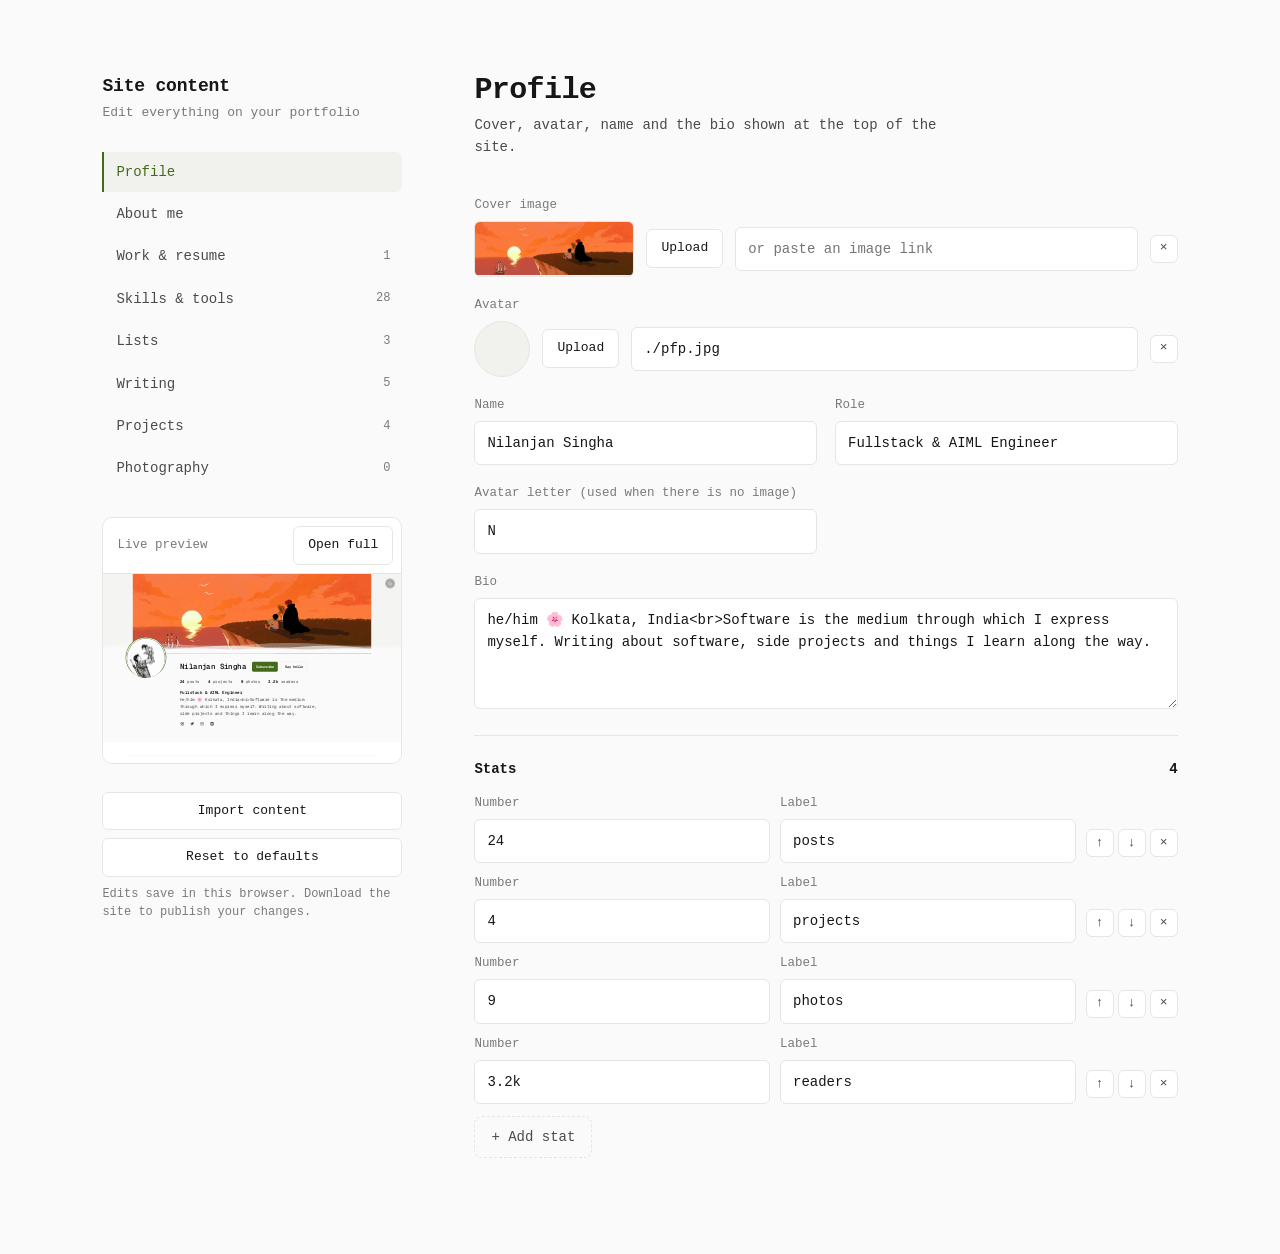
==== cms.html @ 037a76c0 "update:linking index to other files" ====
<!DOCTYPE html>
<html lang="en">
<head>
<meta charset="utf-8">
<meta name="viewport" content="width=device-width, initial-scale=1, viewport-fit=cover">
<title>Site content - Portfolio CMS</title>
<link rel="stylesheet" href="./cms/cms.css">
</head>
<body>
<div class="app">
 <aside class="side">
  <div class="brand"><b>Site content</b><small>Edit everything on your portfolio</small></div>
  <nav id="nav" aria-label="Sections"></nav>
  <div class="pv">
   <div class="pvh"><span>Live preview</span><button class="b2" id="open" type="button">Open full</button></div>
   <div class="pvbox" id="pvbox"><iframe id="pvf" title="Portfolio preview" sandbox="allow-scripts" tabindex="-1"></iframe></div>
  </div>
  <div class="acts">
   <button class="b2 p" id="dlh" type="button">Download site (.html)</button>
   <button class="b2" id="dlj" type="button">Export content (.json)</button>
   <button class="b2" id="imp" type="button">Import content</button>
   <button class="b2" id="rst" type="button">Reset to defaults</button>
   <input type="file" id="impf" accept=".json,application/json" hidden>
   <p class="note">Edits save in this browser. Download the site to publish your changes.</p>
  </div>
 </aside>
 <main id="main"></main>
</div>
<div class="modal" id="modal" hidden>
 <div class="mb"><b>Full preview</b><button class="b2" id="dsk" type="button">Desktop</button><button class="b2" id="mob" type="button">Mobile</button><button class="b2" id="cls" type="button">Close</button></div>
 <div class="mfw"><iframe id="pvf2" title="Full portfolio preview" sandbox="allow-scripts"></iframe></div>
</div>
<script src="./cms/cms.js"></script>
</body>
</html>
---- cms/cms.css ----
:root {
  --bg: #fafafa;
  --surface: #fff;
  --ink: #161616;
  --soft: #4a4a4a;
  --mute: #7a7a7a;
  --line: #e6e6e4;
  --accent: #44691b;
  --accent-ink: #fff;
  --tint: #f1f1ee;
  --mono:
    "Geist Mono", ui-monospace, SFMono-Regular, Menlo, Consolas, monospace;
  color-scheme: light;
  box-sizing: border-box;
  padding-top: env(safe-area-inset-top, 0px);
  padding-bottom: env(safe-area-inset-bottom, 0px);
}
@media (prefers-color-scheme: dark) {
  :root {
    --bg: #242424;
    --surface: #2c2c2c;
    --ink: #f1f1ee;
    --soft: #c4c4c0;
    --mute: #908f8b;
    --line: #3a3a3a;
    --accent: #8fba55;
    --accent-ink: #10160a;
    --tint: #2f2f2f;
    color-scheme: dark;
  }
}
* {
  box-sizing: border-box;
}
[hidden] {
  display: none !important;
}
html {
  height: 100%;
}
body {
  margin: 0;
  background: var(--bg);
  color: var(--ink);
  font-family: var(--mono);
  font-size: 14px;
  line-height: 1.6;
  -webkit-font-smoothing: antialiased;
}
:focus-visible {
  outline: 2px solid var(--accent);
  outline-offset: 2px;
  border-radius: 4px;
}
.app {
  max-width: 1320px;
  margin: 0 auto;
  padding: 72px clamp(24px, 8vw, 140px) 96px;
  display: grid;
  grid-template-columns: 300px minmax(0, 1fr);
  gap: 72px;
  align-items: start;
}
.side {
  position: sticky;
  top: 40px;
  display: flex;
  flex-direction: column;
  gap: 28px;
}
.brand b {
  display: block;
  font-size: 18px;
  font-weight: 600;
  letter-spacing: -0.01em;
}
.brand small {
  color: var(--mute);
  font-size: 13px;
}
nav {
  display: flex;
  flex-direction: column;
  gap: 2px;
}
nav button {
  display: flex;
  justify-content: space-between;
  align-items: center;
  text-align: left;
  border: 0;
  border-left: 2px solid transparent;
  background: none;
  color: var(--soft);
  font: inherit;
  padding: 9px 12px;
  border-radius: 0 6px 6px 0;
  cursor: pointer;
  transition:
    background 0.15s,
    color 0.15s,
    padding-left 0.2s;
}
nav button:hover {
  background: var(--tint);
  color: var(--ink);
  padding-left: 16px;
}
nav button[aria-current="true"] {
  background: var(--tint);
  color: var(--accent);
  border-left-color: var(--accent);
}
nav .n {
  font-size: 12px;
  color: var(--mute);
}
.pv {
  border: 1px solid var(--line);
  border-radius: 10px;
  overflow: hidden;
  background: var(--surface);
}
.pvh {
  display: flex;
  justify-content: space-between;
  align-items: center;
  padding: 8px 8px 8px 14px;
  font-size: 12.5px;
  color: var(--mute);
  border-bottom: 1px solid var(--line);
}
.pvbox {
  position: relative;
  overflow: hidden;
  background: var(--tint);
  height: 190px;
}
.pvbox iframe {
  position: absolute;
  left: 0;
  top: 0;
  border: 0;
  width: 1200px;
  height: 760px;
  transform-origin: 0 0;
  pointer-events: none;
  background: #fff;
}
.acts {
  display: flex;
  flex-direction: column;
  gap: 8px;
}
.note {
  margin: 0;
  font-size: 12px;
  color: var(--mute);
  line-height: 1.5;
}
.b2 {
  border: 1px solid var(--line);
  background: var(--surface);
  color: var(--ink);
  padding: 8px 14px;
  border-radius: 6px;
  font: inherit;
  font-size: 13px;
  cursor: pointer;
  transition:
    transform 0.15s,
    border-color 0.15s,
    color 0.15s,
    filter 0.15s;
}
.b2:hover {
  border-color: var(--accent);
  color: var(--accent);
  transform: translateY(-1px);
}
.b2.p {
  background: var(--accent);
  color: var(--accent-ink);
  border-color: var(--accent);
}
.b2.p:hover {
  color: var(--accent-ink);
  filter: brightness(1.1);
}
.b2[data-arm] {
  background: #b3261e;
  border-color: #b3261e;
  color: #fff;
}
.mh {
  display: flex;
  justify-content: space-between;
  gap: 20px;
  align-items: flex-start;
  margin-bottom: 36px;
}
.mh h1 {
  margin: 0 0 6px;
  font-size: 30px;
  font-weight: 600;
  letter-spacing: -0.02em;
  line-height: 1.2;
}
.mh p {
  margin: 0;
  color: var(--soft);
  max-width: 34em;
}
.stat {
  font-size: 12.5px;
  color: var(--mute);
  white-space: nowrap;
  padding-top: 8px;
}
.fields {
  display: grid;
  grid-template-columns: 1fr 1fr;
  gap: 18px;
}
.f {
  display: flex;
  flex-direction: column;
  gap: 6px;
  min-width: 0;
}
.f.full {
  grid-column: 1/-1;
}
.l {
  font-size: 12.5px;
  color: var(--mute);
}
input,
textarea {
  width: 100%;
  font: inherit;
  color: var(--ink);
  background: var(--surface);
  border: 1px solid var(--line);
  border-radius: 6px;
  padding: 10px 12px;
  transition:
    border-color 0.15s,
    box-shadow 0.15s;
}
textarea {
  resize: vertical;
  line-height: 1.6;
}
input:focus,
textarea:focus {
  outline: 0;
  border-color: var(--accent);
  box-shadow: 0 0 0 3px color-mix(in srgb, var(--accent) 22%, transparent);
}
input[type="color"] {
  width: 56px;
  height: 40px;
  padding: 3px;
  cursor: pointer;
}
.lst {
  grid-column: 1/-1;
  display: flex;
  flex-direction: column;
  gap: 12px;
  margin-top: 8px;
}
.lh {
  display: flex;
  justify-content: space-between;
  align-items: baseline;
  border-top: 1px solid var(--line);
  padding-top: 22px;
}
.lh .l {
  color: var(--ink);
  font-weight: 600;
  font-size: 14px;
}
.items,
.strs {
  display: flex;
  flex-direction: column;
  gap: 10px;
}
.item {
  border: 1px solid var(--line);
  border-radius: 10px;
  background: var(--surface);
}
.item > summary {
  list-style: none;
  display: flex;
  align-items: center;
  gap: 10px;
  padding: 12px 14px;
  cursor: pointer;
}
.item > summary::-webkit-details-marker {
  display: none;
}
.car {
  display: inline-block;
  transition: transform 0.2s;
  color: var(--mute);
}
.item[open] > summary .car {
  transform: rotate(90deg);
}
.st {
  flex: 1;
  min-width: 0;
  overflow: hidden;
  text-overflow: ellipsis;
  white-space: nowrap;
}
.item > .fields {
  padding: 8px 16px 18px;
}
.ctl {
  display: flex;
  gap: 4px;
}
.ib {
  border: 1px solid var(--line);
  background: var(--surface);
  color: var(--soft);
  border-radius: 6px;
  min-width: 28px;
  height: 28px;
  font: inherit;
  font-size: 13px;
  cursor: pointer;
  padding: 0 6px;
}
.ib:hover {
  color: var(--accent);
  border-color: var(--accent);
}
.ib[data-arm] {
  background: #b3261e;
  border-color: #b3261e;
  color: #fff;
}
.row {
  display: flex;
  gap: 10px;
  align-items: flex-end;
}
.strs .row {
  align-items: flex-start;
}
.row > .fields {
  flex: 1;
  display: flex;
  flex-wrap: wrap;
  gap: 10px;
  min-width: 0;
}
.row .f {
  flex: 1 1 120px;
}
.row .f:has(input[type="color"]) {
  flex: 0 0 64px;
}
.row > .ctl {
  padding-bottom: 6px;
}
.strs .row > .ctl {
  padding: 6px 0 0;
}
.add {
  align-self: flex-start;
  border: 1px dashed var(--line);
  background: none;
  color: var(--soft);
  border-radius: 8px;
  padding: 9px 16px;
  font: inherit;
  cursor: pointer;
  transition:
    border-color 0.15s,
    color 0.15s;
}
.add:hover {
  border-color: var(--accent);
  color: var(--accent);
}
.ir {
  display: flex;
  align-items: center;
  gap: 12px;
  flex-wrap: wrap;
}
.th {
  width: 160px;
  height: 56px;
  border-radius: 6px;
  border: 1px solid var(--line);
  background: var(--tint) center/contain no-repeat;
}
.th.rnd {
  width: 56px;
  border-radius: 50%;
}
.ir .iu {
  flex: 1;
  min-width: 150px;
}
.row .f.wide {
  flex: 2 1 340px;
}
.row .th {
  width: 44px;
  height: 44px;
  flex: none;
}
.modal {
  position: fixed;
  inset: 0;
  z-index: 50;
  background: var(--bg);
  display: flex;
  flex-direction: column;
  padding-top: env(safe-area-inset-top, 0px);
  padding-bottom: env(safe-area-inset-bottom, 0px);
}
.mb {
  display: flex;
  align-items: center;
  gap: 10px;
  padding: 12px 20px;
  border-bottom: 1px solid var(--line);
}
.mb b {
  flex: 1;
  font-weight: 600;
}
.mfw {
  flex: 1;
  min-height: 0;
  background: var(--tint);
  display: flex;
  justify-content: center;
}
.mfw iframe {
  border: 0;
  width: 100%;
  height: 100%;
  background: #fff;
  transition: width 0.3s;
}
@media (max-width: 900px) {
  .app {
    grid-template-columns: 1fr;
    gap: 40px;
    padding-top: 40px;
  }
  .side {
    position: static;
  }
  .fields {
    grid-template-columns: 1fr;
  }
}
@media (prefers-reduced-motion: reduce) {
  * {
    transition: none !important;
  }
}
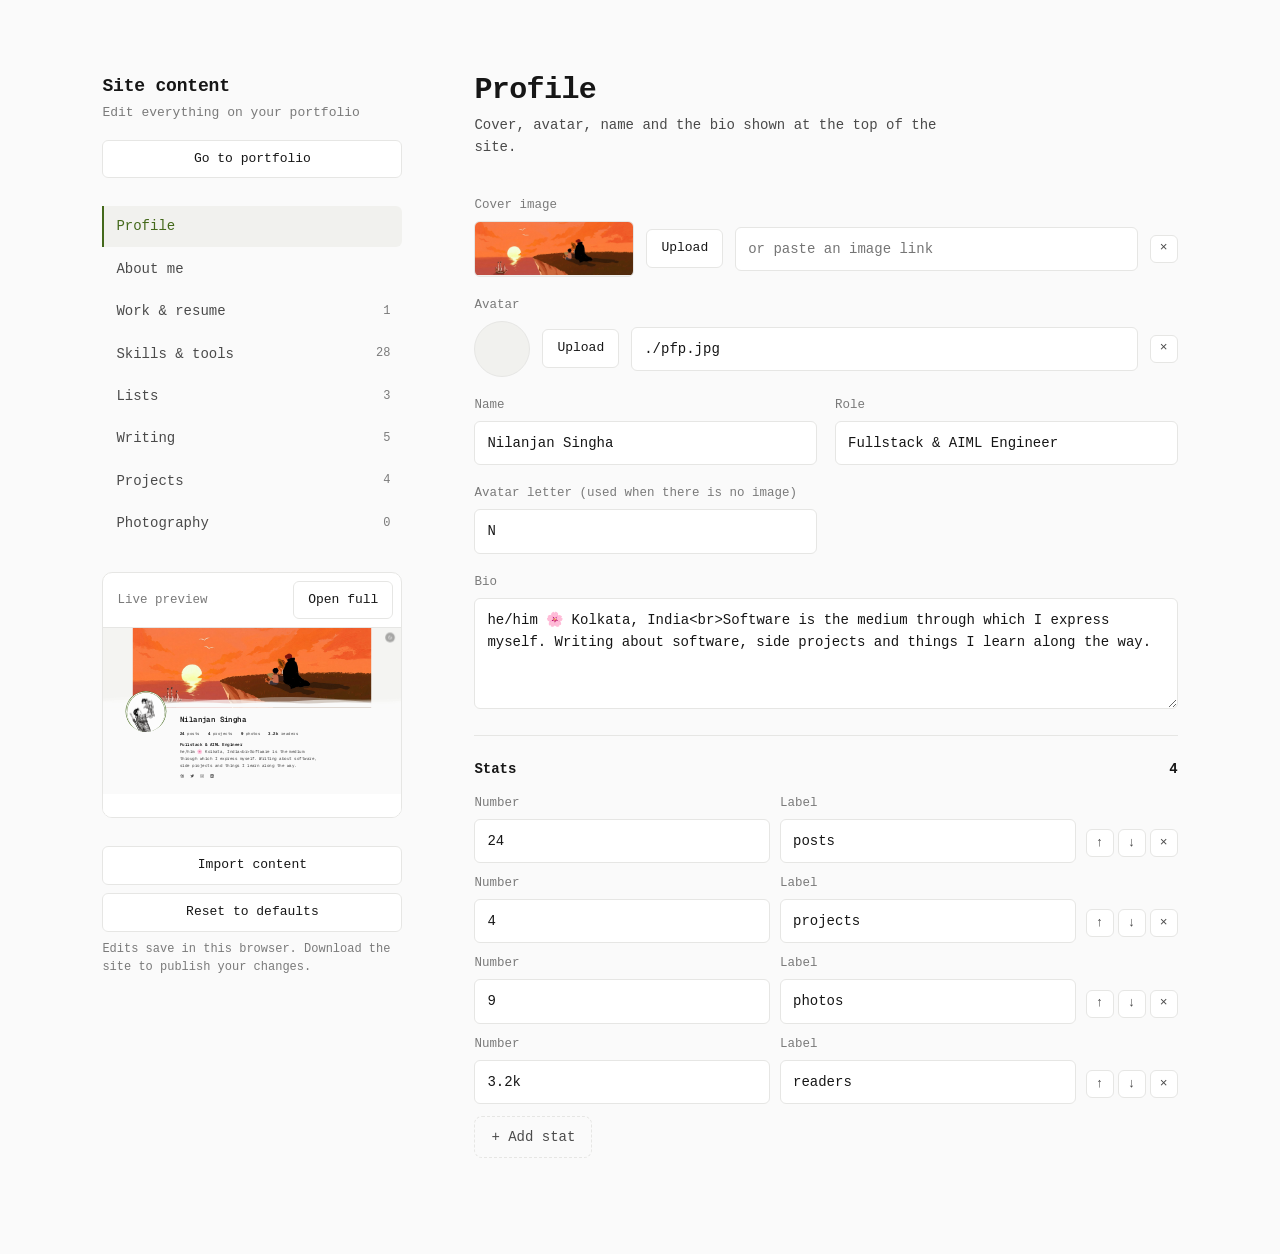
==== commit 2079c4e9: "feat: add empty states and CMS portfolio link Co-authored-by: Copilot <223556219+Copilot@users.norep" ====
--- a/cms.html
+++ b/cms.html
@@ -10,6 +10,7 @@
 <div class="app">
  <aside class="side">
   <div class="brand"><b>Site content</b><small>Edit everything on your portfolio</small></div>
+  <a class="b2 portfolio-link" href="./index.html">Go to portfolio</a>
   <nav id="nav" aria-label="Sections"></nav>
   <div class="pv">
    <div class="pvh"><span>Live preview</span><button class="b2" id="open" type="button">Open full</button></div>
--- a/cms/cms.css
+++ b/cms/cms.css
@@ -111,6 +111,11 @@
   color: var(--accent);
   border-left-color: var(--accent);
 }
+.portfolio-link {
+  text-align: center;
+  text-decoration: none;
+  margin-top: -12px;
+}
 nav .n {
   font-size: 12px;
   color: var(--mute);
